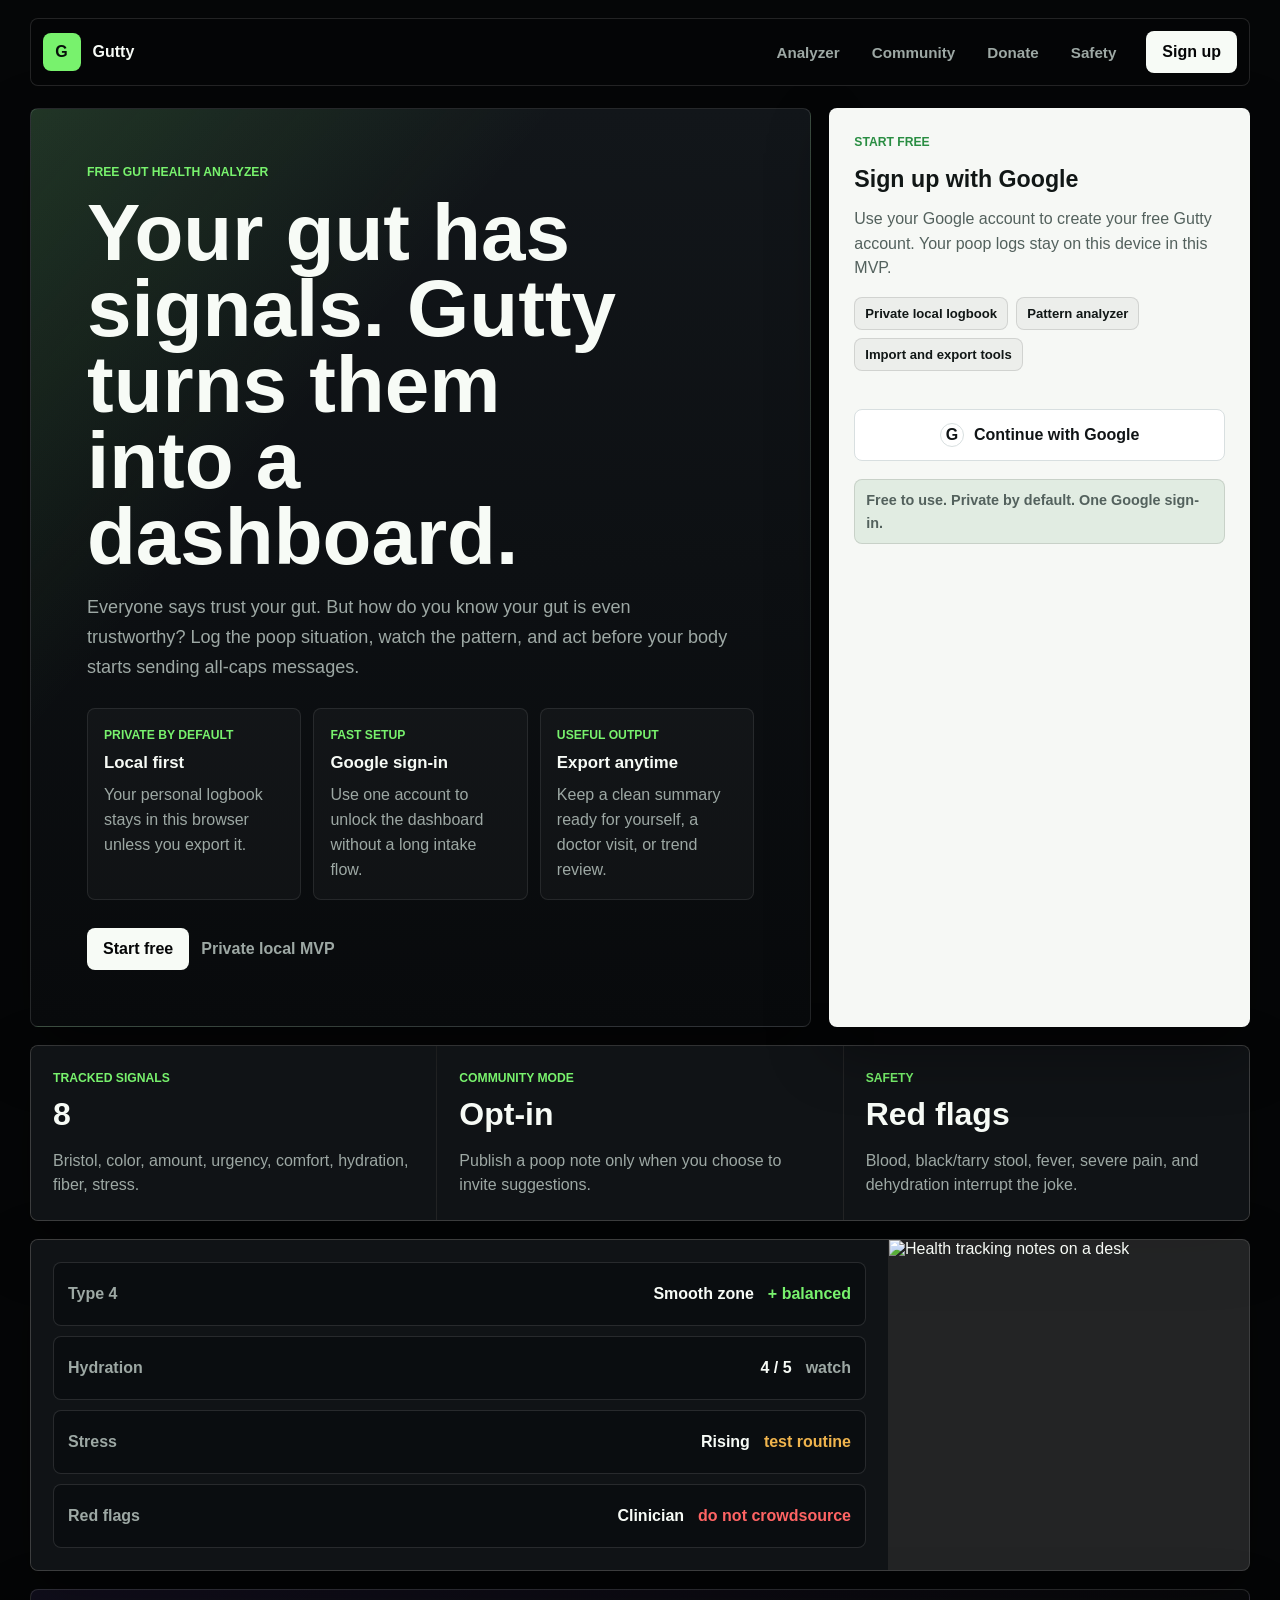
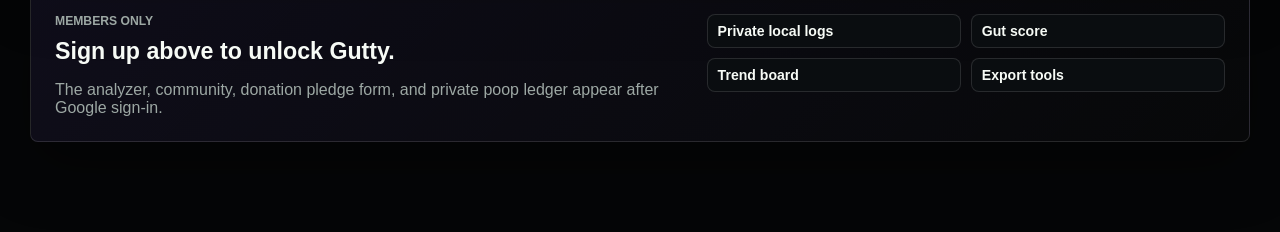
==== static/index.html @ 0a00ccee "Hide Gutty hero before signed-in app boot" ====
<!doctype html>
<html lang="en">
  <head>
    <meta charset="utf-8" />
    <meta name="viewport" content="width=device-width, initial-scale=1" />
    <title>Gutty</title>
    <script>
      try {
        var hasGuttyUser = localStorage.getItem("gutty_signup");
        var hasSupabaseUser = Object.keys(localStorage).some(function (key) {
          return key.indexOf("supabase") !== -1 && key.indexOf("auth-token") !== -1 && localStorage.getItem(key);
        });
        if (hasGuttyUser || hasSupabaseUser) {
          document.documentElement.classList.add("has-gutty-session");
        }
      } catch (error) {}
    </script>
    <link rel="stylesheet" href="/styles.css?v=20260505-dashboard3" />
  </head>
  <body>
    <main class="app-shell">
      <nav class="top-nav" aria-label="Gutty navigation">
        <div class="brand-row">
          <span class="brand-mark">G</span>
          <span class="brand-name">Gutty</span>
        </div>
        <div class="nav-links" data-auth-only hidden>
          <a href="#analyzer">Analyzer</a>
          <a href="#community">Community</a>
          <a href="#donate">Donate</a>
          <a href="#safety">Safety</a>
        </div>
        <a id="navAction" class="nav-action" href="#signup">Sign up</a>
      </nav>

      <section class="hero" data-public-only>
        <div class="hero-copy">
          <p class="eyebrow">Free gut health analyzer</p>
          <h1>Your gut has signals. Gutty turns them into a dashboard.</h1>
          <p class="lede">
            Everyone says trust your gut. But how do you know your gut is even trustworthy? Log the poop
            situation, watch the pattern, and act before your body starts sending all-caps messages.
          </p>
          <div class="hero-trust-grid" aria-label="Gutty basics">
            <article>
              <span class="label">Private by default</span>
              <strong>Local first</strong>
              <p>Your personal logbook stays in this browser unless you export it.</p>
            </article>
            <article>
              <span class="label">Fast setup</span>
              <strong>Google sign-in</strong>
              <p>Use one account to unlock the dashboard without a long intake flow.</p>
            </article>
            <article>
              <span class="label">Useful output</span>
              <strong>Export anytime</strong>
              <p>Keep a clean summary ready for yourself, a doctor visit, or trend review.</p>
            </article>
          </div>
          <div class="hero-actions">
            <a class="hero-button" href="#signup">Start free</a>
            <span id="privacyMode">Private local MVP</span>
          </div>
        </div>
        <aside id="signup" class="signup-panel" aria-label="Sign up for Gutty">
          <p class="kicker" id="signupKicker">Start free</p>
          <h2 id="signupTitle">Sign up with Google</h2>
          <p id="signupCopy">
            Use your Google account to create your free Gutty account. Your poop logs stay on this device in
            this MVP.
          </p>
          <div class="signup-notes" aria-label="What happens after signup">
            <div>Private local logbook</div>
            <div>Pattern analyzer</div>
            <div>Import and export tools</div>
          </div>
          <div id="googleAuthBlock" class="google-auth-block">
            <button id="googleSignupButton" type="button" class="google-button" aria-label="Continue with Google">
              <span class="google-mark">G</span>
              Continue with Google
            </button>
          </div>
          <div id="signedInPanel" class="signed-in-panel" hidden>
            <span class="signed-in-label">Google account connected</span>
            <strong id="signedInName">Signed in</strong>
            <span id="signedInEmail"></span>
            <button id="signOutButton" type="button" class="text-button">Sign out</button>
          </div>
          <form id="signupForm" class="gut-form backup-signup" hidden>
            <label>
              Name
              <input name="name" type="text" autocomplete="name" placeholder="Sandra" />
            </label>
            <label>
              Email
              <input name="email" type="email" autocomplete="email" placeholder="you@example.com" />
            </label>
            <label>
              What are you tracking?
              <select name="reason">
                <option value="google signup">Google signup</option>
                <option value="building a baseline">Building a baseline</option>
                <option value="constipation patterns">Constipation patterns</option>
                <option value="loose stool patterns">Loose stool patterns</option>
                <option value="food trigger clues">Food trigger clues</option>
                <option value="general gut curiosity">General gut curiosity</option>
              </select>
            </label>
            <button type="submit" class="primary">Use Gutty free</button>
          </form>
          <p id="signupStatus" class="status-pill">No payment. No shame. Just your Google account.</p>
        </aside>
      </section>

      <section class="exchange-strip" aria-label="Gutty highlights" data-public-only>
        <article>
          <span class="label">Tracked signals</span>
          <strong>8</strong>
          <p>Bristol, color, amount, urgency, comfort, hydration, fiber, stress.</p>
        </article>
        <article>
          <span class="label">Community mode</span>
          <strong>Opt-in</strong>
          <p>Publish a poop note only when you choose to invite suggestions.</p>
        </article>
        <article>
          <span class="label">Safety</span>
          <strong>Red flags</strong>
          <p>Blood, black/tarry stool, fever, severe pain, and dehydration interrupt the joke.</p>
        </article>
      </section>

      <section class="market-preview" aria-label="Gutty signal board" data-public-only>
        <div class="signal-board">
          <div class="signal-row positive">
            <span>Type 4</span>
            <strong>Smooth zone</strong>
            <em>+ balanced</em>
          </div>
          <div class="signal-row">
            <span>Hydration</span>
            <strong>4 / 5</strong>
            <em>watch</em>
          </div>
          <div class="signal-row warning">
            <span>Stress</span>
            <strong>Rising</strong>
            <em>test routine</em>
          </div>
          <div class="signal-row urgent">
            <span>Red flags</span>
            <strong>Clinician</strong>
            <em>do not crowdsource</em>
          </div>
        </div>
        <img
          src="https://images.unsplash.com/photo-1505751172876-fa1923c5c528?auto=format&fit=crop&w=900&q=80"
          alt="Health tracking notes on a desk"
        />
      </section>

      <section id="appGate" class="locked-message" aria-live="polite" data-public-only>
        <div class="gate-layout">
          <div>
            <p class="kicker">Members only</p>
            <h2>Sign up above to unlock Gutty.</h2>
            <p>The analyzer, community, donation pledge form, and private poop ledger appear after Google sign-in.</p>
          </div>
          <div class="gate-list" aria-label="What unlocks after signup">
            <span>Private local logs</span>
            <span>Gut score</span>
            <span>Trend board</span>
            <span>Export tools</span>
          </div>
        </div>
      </section>

      <div id="appContent" class="app-content is-locked" aria-hidden="true" hidden>
        <section class="dashboard-banner" aria-label="How to use Gutty">
          <div>
            <p class="kicker">Private dashboard</p>
            <h2>Your Gutty workspace is ready.</h2>
            <p>Log a field report, review the score and trends, then export a clean summary when the pattern matters.</p>
          </div>
          <div class="dashboard-steps" aria-label="Gutty flow">
            <a href="#logForm">Log</a>
            <a href="#analyzer">Review</a>
            <a href="#community">Export</a>
          </div>
        </section>
      <section id="analyzer" class="grid top-grid" aria-label="Gutty overview">
        <article class="score-panel">
          <p class="kicker">Gut check</p>
          <div class="score-row">
            <strong id="gutScore">50</strong>
            <span>/100</span>
          </div>
          <h2 id="gutHeadline">Gutty is warming up</h2>
          <p id="gutSummary">Log your first situation to start learning your baseline.</p>
          <div class="next-step-box">
            <span class="label">Next move</span>
            <p id="nextStep">The throne awaits data.</p>
          </div>
        </article>

        <article class="metric-strip" aria-label="Stats">
          <div class="metric-block">
            <span class="label">Total logs</span>
            <strong id="logCount">0</strong>
          </div>
          <div class="metric-block">
            <span class="label">This week</span>
            <strong id="weekCount">0</strong>
          </div>
          <div class="metric-block">
            <span class="label">Streak</span>
            <strong id="streakCount">0</strong>
          </div>
          <div class="metric-block">
            <span class="label">Red flags</span>
            <strong id="redFlagCount">0</strong>
          </div>
          <div class="metric-block">
            <span class="label">Avg Bristol</span>
            <strong id="avgBristol">0</strong>
          </div>
          <div class="metric-block">
            <span class="label">Comfort</span>
            <strong id="avgComfort">0</strong>
          </div>
        </article>
      </section>

      <section class="grid main-grid">
        <article class="tool-panel">
          <div class="section-head">
            <p class="kicker">Field report</p>
            <h2>Log your poop situation</h2>
          </div>
          <form id="logForm" class="gut-form">
            <label>
              When
              <input name="logged_at" type="datetime-local" />
            </label>
            <label>
              Bristol type
              <select name="bristol_type" required>
                <option value="1">1 - Hard separate lumps</option>
                <option value="2">2 - Lumpy sausage</option>
                <option value="3">3 - Cracked sausage</option>
                <option value="4" selected>4 - Smooth soft sausage</option>
                <option value="5">5 - Soft blobs</option>
                <option value="6">6 - Mushy fluffy pieces</option>
                <option value="7">7 - Watery liquid</option>
              </select>
            </label>
            <div class="form-row">
              <label>
                Color
                <select name="color">
                  <option value="brown">Brown</option>
                  <option value="green">Green</option>
                  <option value="yellow">Yellow</option>
                  <option value="black">Black</option>
                  <option value="red">Red</option>
                  <option value="pale">Pale</option>
                </select>
              </label>
              <label>
                Amount
                <select name="amount">
                  <option value="small">Small</option>
                  <option value="medium" selected>Medium</option>
                  <option value="large">Large</option>
                </select>
              </label>
            </div>
            <div class="quick-log" aria-label="Quick log presets">
              <button type="button" data-preset="smooth">Smooth baseline</button>
              <button type="button" data-preset="hard">Hard / slow</button>
              <button type="button" data-preset="loose">Loose / urgent</button>
            </div>
            <div class="slider-grid">
              <label>Urgency <input name="urgency" type="range" min="1" max="5" value="3" /></label>
              <label>Comfort <input name="comfort" type="range" min="1" max="5" value="4" /></label>
              <label>Hydration <input name="hydration" type="range" min="1" max="5" value="3" /></label>
              <label>Fiber <input name="fiber" type="range" min="1" max="5" value="3" /></label>
              <label>Stress <input name="stress" type="range" min="1" max="5" value="3" /></label>
            </div>
            <div class="form-row">
              <label>
                Food and drink clues
                <input name="foods" type="text" placeholder="coffee, spicy food, dairy, travel" />
              </label>
              <label>
                Symptoms
                <input name="symptoms" type="text" placeholder="bloating, cramps, gas, nausea" />
              </label>
            </div>
            <fieldset>
              <legend>Red flags</legend>
              <label><input name="flags" type="checkbox" value="blood" /> Blood</label>
              <label><input name="flags" type="checkbox" value="black_tarry" /> Black or tarry</label>
              <label><input name="flags" type="checkbox" value="severe_pain" /> Severe pain</label>
              <label><input name="flags" type="checkbox" value="fever" /> Fever</label>
              <label><input name="flags" type="checkbox" value="dehydration" /> Dehydration</label>
            </fieldset>
            <label>
              Notes
              <textarea name="notes" rows="4" placeholder="What did you eat, drink, feel, or regret?"></textarea>
            </label>
            <button type="submit" class="primary">Analyze this poop</button>
          </form>
          <p id="status" class="status-pill">Ready when your gut is.</p>
        </article>

        <article class="tool-panel">
          <div class="section-head">
            <p class="kicker">Analyzer</p>
            <h2>What Gutty noticed</h2>
          </div>
          <div id="patternList" class="pattern-list"></div>
          <div id="triggerList" class="trigger-list" aria-label="Possible trigger patterns"></div>
          <div id="trendPanel" class="trend-panel" aria-label="Trend snapshot"></div>
          <div id="heatmapPanel" class="heatmap-panel" aria-label="Recent logging heatmap"></div>
          <div id="actionPlan" class="action-plan" aria-label="Suggested next steps"></div>
          <div class="care-note">
            Gutty can notice patterns. Gutty cannot diagnose you. Blood, tarry black stool, severe pain,
            fever, dehydration, or symptoms that persist deserve a real clinician.
          </div>
        </article>
      </section>

      <section id="community" class="grid lower-grid">
        <article id="safety" class="tool-panel">
          <div class="section-head">
            <p class="kicker">Community</p>
            <h2>Publish a poop note</h2>
          </div>
          <form id="communityForm" class="gut-form">
            <label>
              Display name
              <input name="display_name" type="text" placeholder="anonymous gut scout" />
            </label>
            <label>
              Your situation
              <textarea name="story" rows="4" placeholder="Publicize your own poop, with dignity or without."></textarea>
            </label>
            <label>
              Suggestion you are inviting
              <textarea name="suggestion" rows="3" placeholder="Ask for food ideas, hydration routines, or what to track next."></textarea>
            </label>
            <button type="submit" class="secondary">Publish locally</button>
          </form>
        </article>

        <article class="tool-panel">
          <div class="section-head">
            <p class="kicker">Recent logs</p>
            <h2>Your private poop ledger</h2>
          </div>
          <div id="recentList" class="recent-list"></div>
        </article>
      </section>

      <section class="grid community-grid">
        <article class="tool-panel">
          <div class="section-head">
            <p class="kicker">Gut wall</p>
            <h2>Community suggestions</h2>
          </div>
          <div id="communityList" class="community-list"></div>
        </article>
        <article class="tool-panel launch-card">
          <p class="kicker">Data controls</p>
          <h2>Your private poop ledger is yours.</h2>
          <p>
            Export your local logs before experimenting, copy a short clinician-friendly summary, or clear
            this browser when you want a fresh notebook.
          </p>
          <div id="localVault" class="local-vault" aria-label="Local health vault status">
            <div>
              <span class="label">Browser logs</span>
              <strong id="vaultLogCount">0</strong>
            </div>
            <div>
              <span class="label">Frequency-only</span>
              <strong id="vaultImportedCount">0</strong>
            </div>
            <div>
              <span class="label">Last import</span>
              <strong id="vaultLastImport">Never</strong>
            </div>
          </div>
          <label id="importDropZone" class="import-drop-zone" for="importJsonInput">
            <span>Drop a Gutty JSON file here or choose one from this Mac.</span>
            <strong>Private file stays in this browser.</strong>
          </label>
          <div class="control-grid" aria-label="Local data controls">
            <button id="importJsonButton" type="button" class="secondary">Import JSON</button>
            <button id="exportCsvButton" type="button" class="secondary">Export CSV</button>
            <button id="exportJsonButton" type="button" class="secondary">Export JSON</button>
            <button id="copySummaryButton" type="button" class="secondary">Copy summary</button>
            <button id="doctorReportButton" type="button" class="secondary">Doctor report</button>
            <button id="resetButton" type="button" class="danger">Clear local data</button>
            <input id="importJsonInput" type="file" accept="application/json,.json" hidden />
          </div>
          <p id="dataControlStatus" class="status-pill">Your poop logs are stored in this browser.</p>
        </article>
      </section>

      <section class="privacy-section" aria-label="Privacy promise">
        <article>
          <p class="kicker">Privacy posture</p>
          <h2>Gutty asks for an account, not your medical chart.</h2>
          <p>
            Google sign-in tells Gutty who is using the app. The sensitive poop ledger stays local in this
            browser until account-level privacy, deletion, and export controls are ready for cloud sync.
          </p>
        </article>
        <article>
          <p class="kicker">Safety boundary</p>
          <h2>Patterns are not diagnoses.</h2>
          <p>
            Gutty is a tracker and reflection tool. Red stool, black tarry stool, severe pain, fever,
            dehydration, or symptoms that persist should go to a clinician instead of a comment thread.
          </p>
        </article>
      </section>

      <section id="donate" class="donation-section">
        <article class="donation-copy">
          <p class="kicker">Pay what you want</p>
          <h2>Gutty stays 100% free.</h2>
          <p>
            Donations are optional support for hosting, maintenance, research, and the questionable courage it
            takes to build public-interest poop software.
          </p>
        </article>
        <article class="donation-card">
          <form id="donationForm" class="gut-form">
            <div class="amount-grid" aria-label="Donation amounts">
              <button type="button" data-amount="3">$3</button>
              <button type="button" data-amount="7">$7</button>
              <button type="button" data-amount="15">$15</button>
              <button type="button" data-amount="25">$25</button>
            </div>
            <label>
              Custom amount
              <input name="amount" type="number" min="1" max="10000" step="0.01" value="7.00" required />
            </label>
            <div class="form-row">
              <label>
                Name
                <input name="name" type="text" autocomplete="name" placeholder="Gutty supporter" required />
              </label>
              <label>
                Email
                <input name="email" type="email" autocomplete="email" placeholder="you@example.com" required />
              </label>
            </div>
            <label>
              Note
              <textarea name="message" rows="3" placeholder="Keep Gutty free for everyone."></textarea>
            </label>
            <button type="submit" class="primary">Pledge support</button>
          </form>
          <p id="donationStatus" class="status-pill">
            Demo pledge only. Add Stripe, PayPal, or Ko-fi before collecting real payments.
          </p>
        </article>
      </section>
      </div>
    </main>

    <script src="https://cdn.jsdelivr.net/npm/@supabase/supabase-js@2" defer></script>
    <script src="/app.js?v=20260505-dashboard3" defer></script>
  </body>
</html>
---- styles.css ----
:root {
  --bg: #050607;
  --panel: #101316;
  --panel-strong: #171b20;
  --surface: #f6f8f5;
  --text: #f7fbf6;
  --text-dark: #111716;
  --muted: #9da8a4;
  --muted-dark: #53615d;
  --line: rgba(255, 255, 255, 0.12);
  --line-dark: rgba(17, 23, 22, 0.12);
  --green: #78f26d;
  --green-dark: #298d42;
  --violet: #8c6cff;
  --warning: #f0b44d;
  --danger: #ff6464;
  --shadow: 0 24px 60px rgba(0, 0, 0, 0.36);
}

* {
  box-sizing: border-box;
}

html {
  scroll-behavior: smooth;
}

body {
  margin: 0;
  min-height: 100vh;
  color: var(--text);
  background: var(--bg);
  font-family: Inter, "Avenir Next", "Helvetica Neue", Arial, sans-serif;
}

a {
  color: inherit;
  text-decoration: none;
}

.app-shell {
  width: min(1220px, calc(100% - 32px));
  margin: 0 auto;
  padding: 18px 0 72px;
}

body.is-authenticated .app-shell {
  width: min(1320px, calc(100% - 32px));
}

html.has-gutty-session .hero,
html.has-gutty-session .exchange-strip,
html.has-gutty-session .market-preview,
html.has-gutty-session #appGate,
body.is-authenticated .hero,
body.is-authenticated .exchange-strip,
body.is-authenticated .market-preview,
body.is-authenticated #appGate {
  display: none !important;
}

html.has-gutty-session #appContent[hidden] {
  display: block !important;
}

html.has-gutty-session .app-shell {
  width: min(1320px, calc(100% - 32px));
}

.top-nav {
  position: sticky;
  top: 12px;
  z-index: 10;
  display: grid;
  grid-template-columns: 1fr auto auto;
  align-items: center;
  gap: 20px;
  margin-bottom: 22px;
  padding: 12px;
  border: 1px solid var(--line);
  border-radius: 8px;
  background: rgba(5, 6, 7, 0.9);
  backdrop-filter: blur(18px);
}

.brand-row,
.hero-actions,
.nav-links,
.score-row,
.section-head,
.community-head {
  display: flex;
  align-items: center;
  gap: 12px;
}

.brand-mark {
  display: inline-flex;
  align-items: center;
  justify-content: center;
  width: 38px;
  height: 38px;
  border-radius: 8px;
  background: var(--green);
  color: #08100b;
  font-weight: 900;
}

.brand-name {
  font-weight: 900;
  letter-spacing: 0;
}

.nav-links {
  color: var(--muted);
  font-size: 0.95rem;
  font-weight: 800;
}

.nav-links a,
.nav-action,
.hero-button {
  min-height: 42px;
  display: inline-flex;
  align-items: center;
  justify-content: center;
  border-radius: 8px;
  font-weight: 900;
}

.nav-links a {
  padding: 0 10px;
}

.nav-action,
.hero-button {
  padding: 0 16px;
  background: var(--text);
  color: #050607;
}

.hero {
  display: grid;
  grid-template-columns: minmax(0, 1.3fr) minmax(360px, 0.7fr);
  gap: 18px;
  min-height: 560px;
  margin-bottom: 18px;
}

.hero-copy,
.signup-panel,
.exchange-strip,
.market-preview,
.tool-panel,
.score-panel,
.metric-strip,
.locked-message,
.privacy-section article {
  border: 1px solid var(--line);
  border-radius: 8px;
  box-shadow: var(--shadow);
}

.hero-copy {
  display: grid;
  align-content: center;
  padding: 56px;
  background:
    linear-gradient(130deg, rgba(120, 242, 109, 0.14), transparent 34%),
    linear-gradient(180deg, #12161a, #080a0c);
}

.signup-panel {
  position: sticky;
  top: 86px;
  display: grid;
  align-content: start;
  gap: 14px;
  padding: 24px;
  background: var(--surface);
  color: var(--text-dark);
}

.signup-panel p {
  margin: 0;
  color: var(--muted-dark);
  line-height: 1.55;
}

.eyebrow,
.kicker,
.label {
  margin: 0;
  color: var(--green);
  font-size: 0.76rem;
  font-weight: 900;
  letter-spacing: 0;
  text-transform: uppercase;
}

.signup-panel .kicker,
.signup-panel .label,
.metric-block .label {
  color: var(--green-dark);
}

h1,
h2,
h3,
p {
  overflow-wrap: anywhere;
}

h1 {
  max-width: 12ch;
  margin: 16px 0 18px;
  font-size: 5rem;
  line-height: 0.95;
  letter-spacing: 0;
}

h2 {
  margin: 0;
  font-size: 1.45rem;
  letter-spacing: 0;
}

h3 {
  margin: 0 0 8px;
  font-size: 1rem;
}

.lede {
  max-width: 64ch;
  margin: 0;
  color: var(--muted);
  font-size: 1.13rem;
  line-height: 1.65;
}

.hero-actions {
  margin-top: 28px;
  flex-wrap: wrap;
}

.hero-actions span {
  color: var(--muted);
  font-weight: 800;
}

.grid {
  display: grid;
  gap: 18px;
  margin-bottom: 18px;
}

.exchange-strip {
  display: grid;
  grid-template-columns: repeat(3, minmax(0, 1fr));
  gap: 1px;
  margin-bottom: 18px;
  overflow: hidden;
  background: var(--line);
}

.exchange-strip article {
  min-height: 154px;
  padding: 22px;
  background: var(--panel);
}

.exchange-strip strong {
  display: block;
  margin-top: 10px;
  color: var(--text);
  font-size: 2rem;
}

.exchange-strip p {
  margin-bottom: 0;
  color: var(--muted);
  line-height: 1.55;
}

.market-preview {
  display: grid;
  grid-template-columns: minmax(0, 1fr) 360px;
  gap: 1px;
  margin-bottom: 18px;
  overflow: hidden;
  background: var(--line);
}

.signal-board {
  display: grid;
  gap: 10px;
  padding: 22px;
  background: var(--panel);
}

.signal-row {
  display: grid;
  grid-template-columns: 1fr auto auto;
  align-items: center;
  gap: 14px;
  min-height: 64px;
  padding: 12px 14px;
  border: 1px solid var(--line);
  border-radius: 8px;
  background: #0a0d10;
}

.signal-row span,
.signal-row em {
  color: var(--muted);
  font-style: normal;
  font-weight: 800;
}

.signal-row strong {
  color: var(--text);
}

.signal-row.positive em {
  color: var(--green);
}

.signal-row.warning em {
  color: var(--warning);
}

.signal-row.urgent em {
  color: var(--danger);
}

.market-preview img {
  width: 100%;
  height: 100%;
  min-height: 320px;
  object-fit: cover;
}

.locked-message {
  margin-bottom: 18px;
  padding: 24px;
  background: linear-gradient(135deg, rgba(140, 108, 255, 0.08), rgba(255, 255, 255, 0.01));
}

.locked-message p {
  margin-bottom: 0;
  color: var(--muted);
}

.gate-list {
  display: grid;
  grid-template-columns: repeat(2, minmax(0, 1fr));
  gap: 10px;
  margin-top: 0;
}

.gate-list span {
  padding: 8px 10px;
  border: 1px solid var(--line);
  border-radius: 8px;
  color: var(--text);
  background: #0a0d10;
  font-size: 0.88rem;
  font-weight: 900;
}

.app-content.is-locked {
  display: none;
}

.top-grid {
  grid-template-columns: 1.2fr 0.8fr;
}

.main-grid,
.lower-grid,
.community-grid {
  grid-template-columns: 1fr 1fr;
}

.score-panel,
.metric-strip,
.tool-panel {
  padding: 24px;
  background: linear-gradient(180deg, rgba(255, 255, 255, 0.025), rgba(255, 255, 255, 0.01));
  border: 1px solid var(--line);
  border-radius: 8px;
  box-shadow: var(--shadow);
}

.score-row {
  align-items: baseline;
  margin: 14px 0;
}

.score-row strong {
  color: var(--green);
  font-size: 4rem;
  line-height: 1;
}

.score-row span,
.score-panel p,
.tool-panel p,
.recent-item p,
.community-card p,
.care-note,
.empty {
  color: var(--muted);
  line-height: 1.58;
}

.metric-strip {
  display: grid;
  grid-template-columns: repeat(3, minmax(0, 1fr));
  gap: 12px;
  align-content: start;
}

.metric-block {
  min-height: 112px;
  padding: 16px;
  border: 1px solid var(--line);
  border-radius: 8px;
  background: rgba(10, 13, 16, 0.92);
}

.metric-block strong {
  display: block;
  margin-top: 10px;
  color: var(--text);
  font-size: 2.1rem;
}

.section-head {
  justify-content: space-between;
  margin-bottom: 18px;
  padding-bottom: 14px;
  border-bottom: 1px solid rgba(255, 255, 255, 0.08);
}

.gut-form {
  display: grid;
  gap: 14px;
}


.hero-trust-grid {
  display: grid;
  grid-template-columns: repeat(3, minmax(0, 1fr));
  gap: 12px;
  margin-top: 26px;
}

.hero-trust-grid article {
  min-height: 132px;
  padding: 16px;
  border: 1px solid rgba(255, 255, 255, 0.09);
  border-radius: 8px;
  background: rgba(255, 255, 255, 0.03);
}

.hero-trust-grid strong {
  display: block;
  margin-top: 10px;
  font-size: 1.05rem;
}

.hero-trust-grid p {
  margin: 10px 0 0;
  color: var(--muted);
  line-height: 1.55;
}

.signup-notes {
  display: flex;
  flex-wrap: wrap;
  gap: 8px;
  margin: 2px 0 4px;
}

.signup-notes div {
  padding: 8px 10px;
  border: 1px solid rgba(17, 23, 22, 0.12);
  border-radius: 8px;
  background: rgba(17, 23, 22, 0.04);
  color: var(--text-dark);
  font-size: 0.82rem;
  font-weight: 800;
}

.gate-layout {
  display: grid;
  grid-template-columns: minmax(0, 1.1fr) minmax(300px, 0.9fr);
  gap: 18px;
  align-items: start;
}

.gate-layout h2 {
  margin-top: 10px;
}

.dashboard-banner {
  display: grid;
  grid-template-columns: minmax(0, 1.1fr) minmax(260px, 0.9fr);
  gap: 18px;
  align-items: center;
  margin-bottom: 18px;
  padding: 24px;
  border: 1px solid var(--line);
  border-radius: 8px;
  background: linear-gradient(135deg, rgba(120, 242, 109, 0.08), rgba(255, 255, 255, 0.02));
  box-shadow: var(--shadow);
}

body.is-authenticated .dashboard-banner {
  margin-top: 0;
}

.dashboard-banner h2 {
  margin-top: 10px;
  font-size: 2rem;
}

.dashboard-banner p:last-child {
  margin-bottom: 0;
}

.dashboard-steps {
  display: grid;
  grid-template-columns: repeat(3, minmax(0, 1fr));
  gap: 10px;
}

.dashboard-steps a {
  display: inline-flex;
  align-items: center;
  justify-content: center;
  min-height: 76px;
  padding: 12px;
  border: 1px solid var(--line);
  border-radius: 8px;
  background: #0a0d10;
  color: var(--text);
  font-size: 0.95rem;
  font-weight: 900;
}

.dashboard-steps a:hover {
  border-color: rgba(120, 242, 109, 0.5);
  background: rgba(120, 242, 109, 0.08);
}

.form-row,
.slider-grid {
  display: grid;
  grid-template-columns: 1fr 1fr;
  gap: 12px;
}

label {
  display: grid;
  gap: 8px;
  color: inherit;
  font-size: 0.94rem;
  font-weight: 800;
}

input,
select,
textarea {
  width: 100%;
  border: 1px solid var(--line-dark);
  border-radius: 8px;
  background: #ffffff;
  color: var(--text-dark);
  font: inherit;
  font-weight: 650;
  padding: 12px 13px;
  transition: border-color 150ms ease, box-shadow 150ms ease, background 150ms ease;
}

.tool-panel input,
.tool-panel select,
.tool-panel textarea {
  border-color: rgba(255, 255, 255, 0.1);
  background: rgba(10, 13, 16, 0.88);
  color: var(--text);
}

textarea {
  resize: vertical;
}

input:focus,
select:focus,
textarea:focus {
  outline: 3px solid rgba(120, 242, 109, 0.2);
  border-color: var(--green);
}

input[type="range"] {
  padding: 0;
  accent-color: var(--green);
}

fieldset {
  display: grid;
  grid-template-columns: repeat(2, minmax(0, 1fr));
  gap: 10px;
  margin: 0;
  padding: 14px;
  border: 1px solid var(--line);
  border-radius: 8px;
}

legend {
  padding: 0 8px;
  color: var(--green);
  font-weight: 900;
}

fieldset label {
  display: flex;
  align-items: center;
  gap: 8px;
  font-weight: 750;
}

fieldset input {
  width: auto;
}

button {
  min-height: 44px;
  border: 0;
  border-radius: 8px;
  padding: 13px 18px;
  color: #071009;
  background: var(--green);
  cursor: pointer;
  font: inherit;
  font-weight: 900;
  transition: transform 150ms ease, box-shadow 150ms ease, opacity 150ms ease;
}

button:hover,
.nav-action:hover,
.hero-button:hover {
  transform: translateY(-1px);
  box-shadow: 0 12px 24px rgba(120, 242, 109, 0.18);
}

.primary {
  background: var(--green);
}

.secondary {
  background: var(--text);
  color: #050607;
}

.google-auth-block {
  margin: 20px 0 4px;
}

.google-button {
  width: 100%;
  display: inline-flex;
  align-items: center;
  justify-content: center;
  gap: 10px;
  border: 1px solid #d8dfe0;
  background: #ffffff;
  color: #101416;
}

.google-mark {
  display: inline-grid;
  width: 24px;
  height: 24px;
  place-items: center;
  border: 1px solid #d8dfe0;
  border-radius: 50%;
  font-weight: 900;
}

.google-button:disabled {
  cursor: wait;
  opacity: 0.7;
}

.backup-signup[hidden] {
  display: none;
}

.signed-in-panel {
  display: grid;
  gap: 7px;
  margin: 20px 0 4px;
  padding: 16px;
  border: 1px solid rgba(41, 141, 66, 0.28);
  border-radius: 8px;
  background: linear-gradient(180deg, rgba(41, 141, 66, 0.12), rgba(41, 141, 66, 0.05));
  color: #101416;
}

.signed-in-panel[hidden] {
  display: none;
}

.signed-in-label {
  color: #297d42;
  font-size: 0.72rem;
  font-weight: 900;
  text-transform: uppercase;
}

.signed-in-panel strong,
.signed-in-panel span {
  overflow-wrap: anywhere;
}

.text-button {
  justify-self: start;
  min-height: 0;
  padding: 0;
  border: 0;
  background: transparent;
  color: #297d42;
  font-size: 0.92rem;
  font-weight: 900;
}

.text-button:hover {
  box-shadow: none;
  text-decoration: underline;
  transform: none;
}

.danger {
  margin-top: 14px;
  background: var(--danger);
  color: #180707;
}

.status-pill,
.flag-chip {
  display: inline-flex;
  width: fit-content;
  align-items: center;
  margin-top: 14px;
  padding: 9px 11px;
  border: 1px solid var(--line);
  border-radius: 8px;
  background: rgba(120, 242, 109, 0.08);
  color: var(--muted);
  font-size: 0.9rem;
  font-weight: 800;
}

.signup-panel .status-pill {
  border-color: var(--line-dark);
  background: rgba(41, 141, 66, 0.1);
  color: var(--muted-dark);
}

.next-step-box,
.care-note {
  margin-top: 18px;
  padding: 16px;
  border: 1px solid var(--line);
  border-radius: 8px;
  background: #0a0d10;
}

.next-step-box p {
  margin: 6px 0 0;
}

.action-plan {
  margin-top: 18px;
  padding: 16px;
  border: 1px solid rgba(120, 242, 109, 0.26);
  border-radius: 8px;
  background: rgba(120, 242, 109, 0.06);
}

.action-plan h3 {
  margin-bottom: 10px;
}

.action-plan ol {
  margin: 0;
  padding-left: 22px;
  color: var(--muted);
  line-height: 1.6;
}

.action-plan li + li {
  margin-top: 7px;
}

.pattern-list,
.recent-list,
.community-list {
  display: grid;
  gap: 12px;
}

.pattern-card,
.recent-item,
.community-card {
  padding: 16px;
  border: 1px solid var(--line);
  border-radius: 8px;
  background: #0a0d10;
}

.pattern-card.good {
  border-left: 6px solid var(--green);
}

.pattern-card.info {
  border-left: 6px solid var(--violet);
}

.pattern-card.warning {
  border-left: 6px solid var(--warning);
}

.pattern-card.urgent {
  border-left: 6px solid var(--danger);
}

.recent-item {
  display: grid;
  grid-template-columns: minmax(0, 1fr) auto;
  gap: 16px;
}

.recent-item span,
.community-head span {
  color: var(--muted);
  font-size: 0.86rem;
  font-weight: 800;
}

.community-head {
  justify-content: space-between;
  margin-bottom: 8px;
}

.launch-card p {
  font-size: 1.03rem;
}

.local-vault {
  display: grid;
  grid-template-columns: repeat(3, minmax(0, 1fr));
  gap: 10px;
  margin: 18px 0 12px;
}

.local-vault div {
  padding: 12px;
  border: 1px solid var(--line);
  border-radius: 8px;
  background: #0a0d10;
}

.local-vault span {
  color: var(--muted);
  font-size: 0.74rem;
  text-transform: uppercase;
}

.local-vault strong {
  display: block;
  margin-top: 6px;
  color: var(--text);
  font-size: 1.2rem;
  overflow-wrap: anywhere;
}

.import-drop-zone {
  display: grid;
  gap: 5px;
  margin: 14px 0;
  padding: 16px;
  border: 1px dashed rgba(157, 241, 132, 0.5);
  border-radius: 8px;
  color: var(--muted);
  background: rgba(157, 241, 132, 0.05);
  cursor: pointer;
}

.import-drop-zone strong {
  color: var(--green);
}

.import-drop-zone.is-dragging {
  background: rgba(157, 241, 132, 0.13);
  border-color: var(--green);
}

.control-grid {
  display: grid;
  grid-template-columns: repeat(2, minmax(0, 1fr));
  gap: 10px;
  margin-top: 18px;
}

.control-grid .danger {
  margin-top: 0;
}

.privacy-section {
  display: grid;
  grid-template-columns: 1fr 1fr;
  gap: 18px;
  margin-bottom: 18px;
}

.privacy-section article {
  padding: 24px;
  background: var(--panel);
}

.privacy-section h2 {
  margin-top: 10px;
}

.privacy-section p {
  color: var(--muted);
  line-height: 1.58;
}


.trigger-list,
.trend-panel,
.heatmap-panel {
  margin-top: 18px;
}

.insight-box {
  display: grid;
  gap: 12px;
  padding: 16px;
  border: 1px solid var(--line);
  border-radius: 8px;
  background: #0a0d10;
}

.insight-box p {
  margin: 0;
}

.trigger-row {
  display: grid;
  grid-template-columns: minmax(0, 1fr) auto auto;
  gap: 10px;
  align-items: center;
  padding: 10px;
  border-radius: 8px;
  background: rgba(255, 255, 255, 0.035);
}

.trigger-row strong {
  color: var(--green);
}

.trigger-row em {
  color: var(--muted);
  font-size: 0.82rem;
  font-style: normal;
  font-weight: 800;
}

.bristol-bars {
  display: grid;
  gap: 8px;
}

.bristol-bar {
  display: grid;
  grid-template-columns: 64px minmax(0, 1fr) 28px;
  gap: 10px;
  align-items: center;
  color: var(--muted);
  font-size: 0.86rem;
  font-weight: 800;
}

.bristol-bar i {
  height: 10px;
  border-radius: 8px;
  background: linear-gradient(90deg, var(--green) calc(var(--bar) * 100%), rgba(255, 255, 255, 0.08) 0);
}

.heatmap-grid {
  display: grid;
  grid-template-columns: repeat(15, minmax(0, 1fr));
  gap: 6px;
}

.heat-cell {
  aspect-ratio: 1;
  border: 1px solid var(--line);
  border-radius: 5px;
  background: rgba(255, 255, 255, 0.04);
}

.heat-cell.level-1 {
  background: rgba(120, 242, 109, 0.22);
}

.heat-cell.level-2 {
  background: rgba(120, 242, 109, 0.48);
}

.heat-cell.level-3 {
  background: rgba(120, 242, 109, 0.78);
}

.heat-cell.has-rough {
  border-color: var(--warning);
}

.heat-cell.has-alert {
  border-color: var(--danger);
  box-shadow: inset 0 0 0 2px rgba(255, 100, 100, 0.45);
}

.donation-section {
  display: grid;
  grid-template-columns: 0.9fr 1.1fr;
  gap: 18px;
  margin-bottom: 18px;
}

.donation-copy,
.donation-card {
  padding: 24px;
  border: 1px solid var(--line);
  border-radius: 8px;
  background: var(--panel);
  box-shadow: var(--shadow);
}

.donation-copy {
  display: grid;
  align-content: center;
  background:
    linear-gradient(135deg, rgba(140, 108, 255, 0.18), transparent 42%),
    var(--panel);
}

.donation-copy h2 {
  margin-top: 12px;
  font-size: 3rem;
  line-height: 1;
}

.donation-copy p {
  color: var(--muted);
  line-height: 1.58;
}

.amount-grid,
.quick-log {
  display: grid;
  grid-template-columns: repeat(4, minmax(0, 1fr));
  gap: 10px;
}

.quick-log {
  grid-template-columns: repeat(3, minmax(0, 1fr));
}

.amount-grid button,
.quick-log button {
  color: var(--text);
  background: #0a0d10;
  border: 1px solid var(--line);
}

.amount-grid button.is-selected,
.quick-log button.is-selected {
  color: #071009;
  background: var(--green);
}

@media (max-width: 980px) {
  .top-nav,
  .hero,
  .hero-trust-grid,
  .exchange-strip,
  .market-preview,
  .gate-layout,
  .dashboard-banner,
  .donation-section,
  .privacy-section,
  .top-grid,
  .main-grid,
  .lower-grid,
  .community-grid,
  .form-row,
  .slider-grid,
  .metric-strip,
  fieldset {
    grid-template-columns: 1fr;
  }

  .nav-links {
    display: none;
  }

  .app-shell {
    width: min(100% - 20px, 1220px);
    padding-top: 10px;
  }

  .hero {
    min-height: auto;
  }

  .hero-copy {
    padding: 28px;
  }

  h1 {
    font-size: 3.2rem;
  }

  .signup-panel,
  .score-panel,
  .metric-strip,
  .tool-panel,
  .donation-copy,
  .donation-card,
  .privacy-section article {
    padding: 18px;
  }

  .market-preview img {
    min-height: 220px;
  }

  .signup-panel {
    position: static;
  }

  .dashboard-banner h2 {
    font-size: 1.6rem;
  }

  .section-head,
  .recent-item,
  .community-head {
    align-items: flex-start;
    flex-direction: column;
  }
}

@media (max-width: 560px) {
  .local-vault {
    grid-template-columns: 1fr;
  }

  h1 {
    font-size: 2.55rem;
  }

  .top-nav {
    grid-template-columns: 1fr auto;
  }

  .score-row strong {
    font-size: 3.2rem;
  }

  .signal-row {
    grid-template-columns: 1fr;
  }

  .amount-grid,
  .quick-log,
  .control-grid,
  .dashboard-steps,
  .gate-list {
    grid-template-columns: repeat(2, minmax(0, 1fr));
  }

  .metric-strip {
    grid-template-columns: 1fr;
  }

  .trigger-row,
  .bristol-bar {
    grid-template-columns: 1fr;
  }

  .heatmap-grid {
    grid-template-columns: repeat(10, minmax(0, 1fr));
  }
}
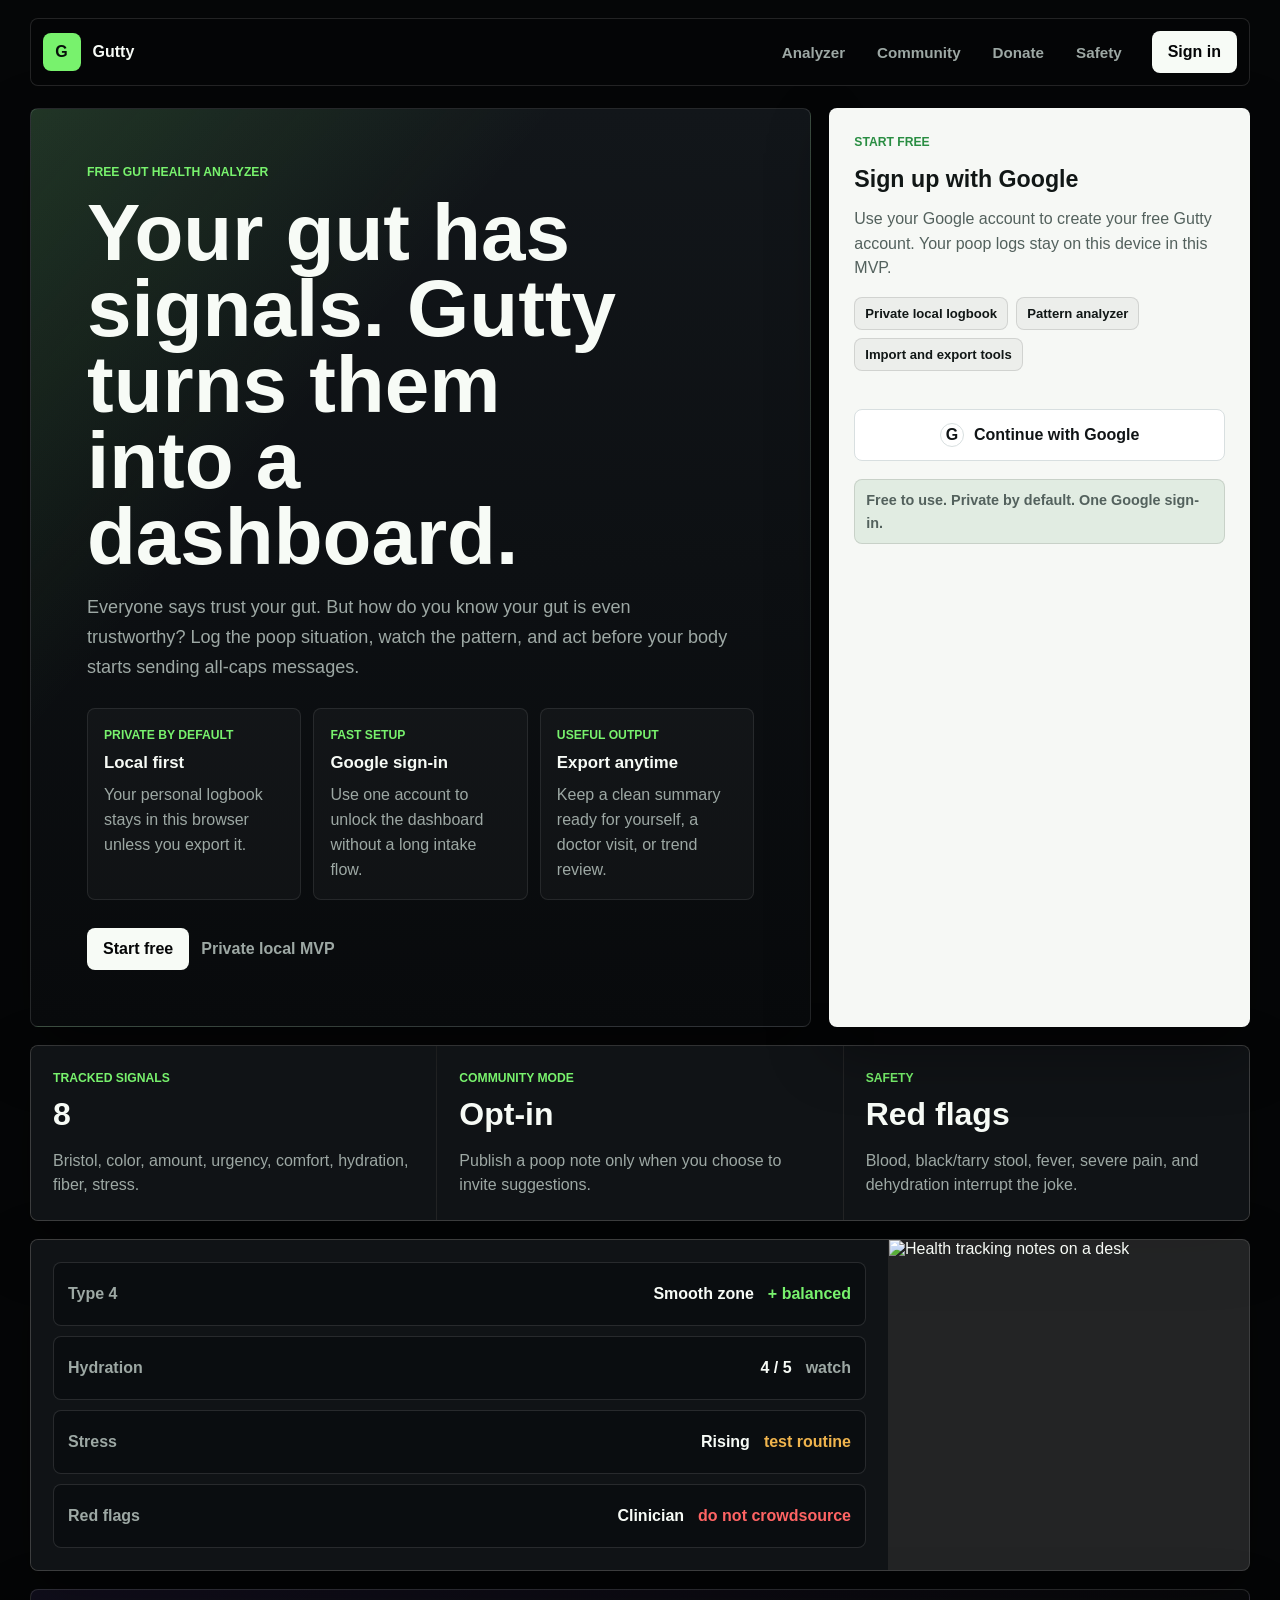
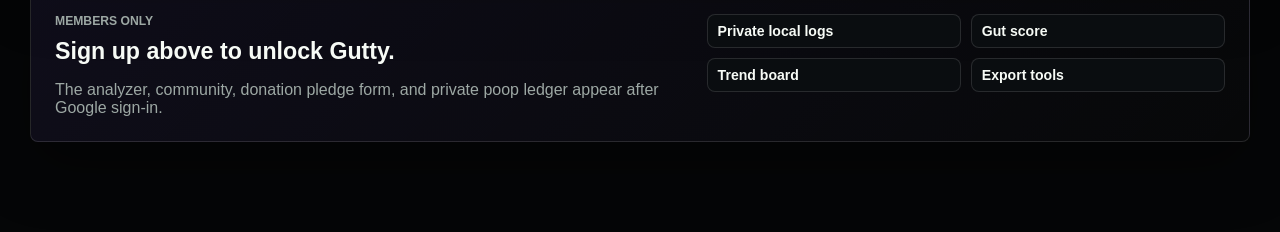
==== commit 1925b372: "Add dedicated Gutty login page" ====
--- a/static/index.html
+++ b/static/index.html
@@ -6,16 +6,17 @@
     <title>Gutty</title>
     <script>
       try {
+        var isLoginPage = location.pathname.replace(/\/$/, "") === "/login";
         var hasGuttyUser = localStorage.getItem("gutty_signup");
         var hasSupabaseUser = Object.keys(localStorage).some(function (key) {
           return key.indexOf("supabase") !== -1 && key.indexOf("auth-token") !== -1 && localStorage.getItem(key);
         });
-        if (hasGuttyUser || hasSupabaseUser) {
+        if (!isLoginPage && (hasGuttyUser || hasSupabaseUser)) {
           document.documentElement.classList.add("has-gutty-session");
         }
       } catch (error) {}
     </script>
-    <link rel="stylesheet" href="/styles.css?v=20260505-dashboard3" />
+    <link rel="stylesheet" href="/styles.css?v=20260505-login" />
   </head>
   <body>
     <main class="app-shell">
@@ -30,7 +31,7 @@
           <a href="#donate">Donate</a>
           <a href="#safety">Safety</a>
         </div>
-        <a id="navAction" class="nav-action" href="#signup">Sign up</a>
+        <a id="navAction" class="nav-action" href="/login">Sign in</a>
       </nav>
 
       <section class="hero" data-public-only>
@@ -59,7 +60,7 @@
             </article>
           </div>
           <div class="hero-actions">
-            <a class="hero-button" href="#signup">Start free</a>
+            <a class="hero-button" href="/login">Start free</a>
             <span id="privacyMode">Private local MVP</span>
           </div>
         </div>
@@ -475,6 +476,6 @@
     </main>
 
     <script src="https://cdn.jsdelivr.net/npm/@supabase/supabase-js@2" defer></script>
-    <script src="/app.js?v=20260505-dashboard3" defer></script>
+    <script src="/app.js?v=20260505-login" defer></script>
   </body>
 </html>
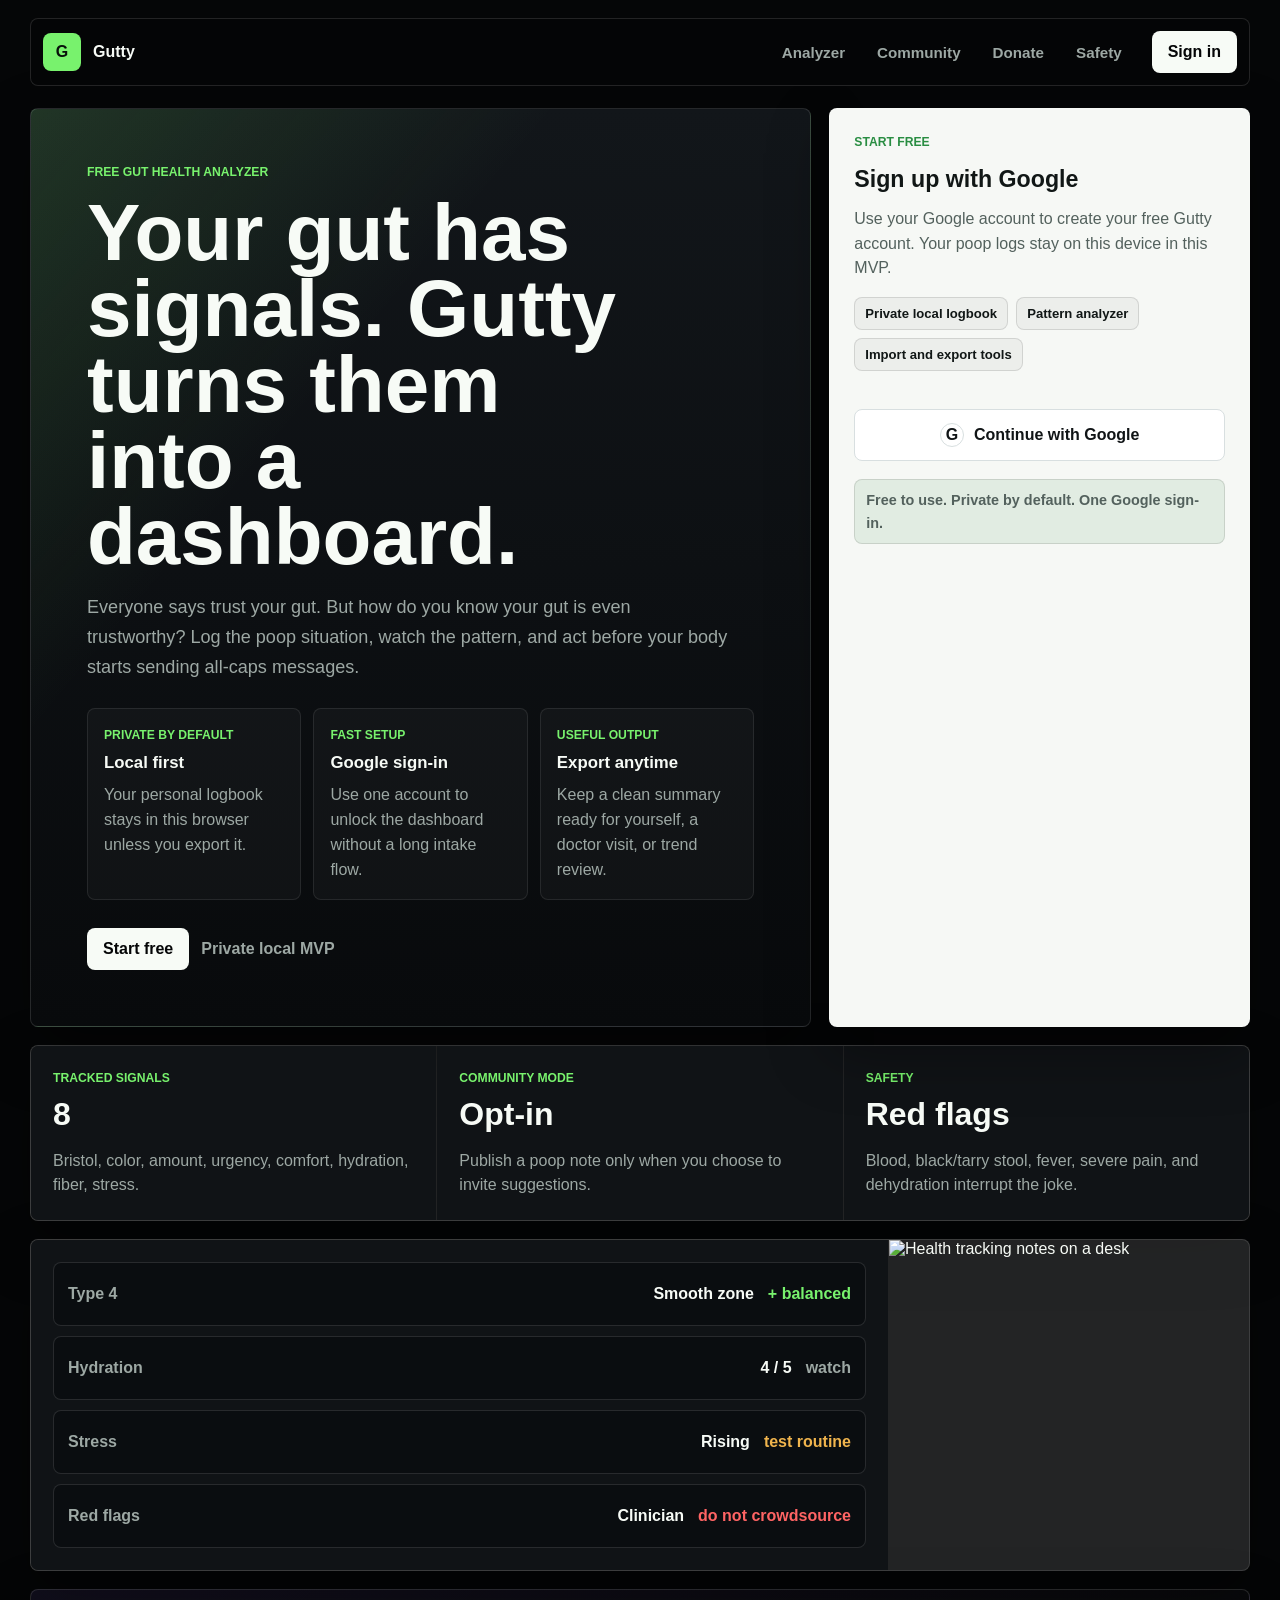
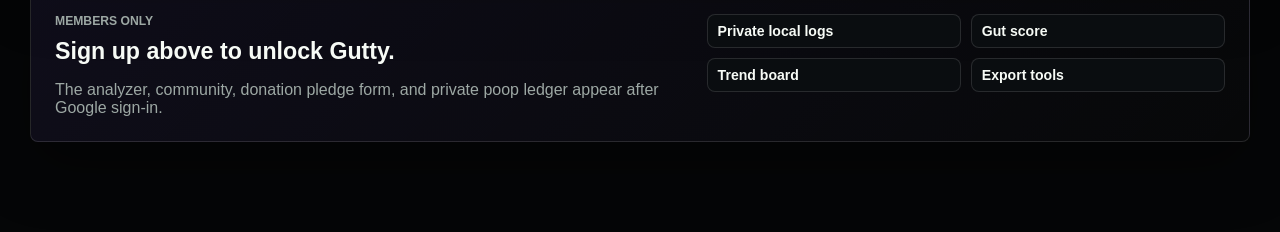
==== commit 9e054b61: "Add Markdown poop note upload" ====
--- a/static/index.html
+++ b/static/index.html
@@ -16,7 +16,7 @@
         }
       } catch (error) {}
     </script>
-    <link rel="stylesheet" href="/styles.css?v=20260505-login" />
+    <link rel="stylesheet" href="/styles.css?v=20260505-md-upload" />
   </head>
   <body>
     <main class="app-shell">
@@ -31,7 +31,7 @@
           <a href="#donate">Donate</a>
           <a href="#safety">Safety</a>
         </div>
-        <a id="navAction" class="nav-action" href="/login">Sign in</a>
+        <a id="navAction" class="nav-action" href="#signup">Sign in</a>
       </nav>
 
       <section class="hero" data-public-only>
@@ -60,7 +60,7 @@
             </article>
           </div>
           <div class="hero-actions">
-            <a class="hero-button" href="/login">Start free</a>
+            <a class="hero-button" href="#signup">Start free</a>
             <span id="privacyMode">Private local MVP</span>
           </div>
         </div>
@@ -189,6 +189,12 @@
             <a href="#analyzer">Review</a>
             <a href="#community">Export</a>
           </div>
+          <aside id="accountPanel" class="dashboard-account" aria-label="Gutty account">
+            <span class="signed-in-label">Google account</span>
+            <strong id="dashboardAccountName">Signed in</strong>
+            <span id="dashboardAccountEmail"></span>
+            <button id="dashboardSignOutButton" type="button" class="text-button">Sign out</button>
+          </aside>
         </section>
       <section id="analyzer" class="grid top-grid" aria-label="Gutty overview">
         <article class="score-panel">
@@ -395,17 +401,18 @@
             </div>
           </div>
           <label id="importDropZone" class="import-drop-zone" for="importJsonInput">
-            <span>Drop a Gutty JSON file here or choose one from this Mac.</span>
+            <span>Drop a Gutty JSON or Markdown file here, or choose one from this Mac.</span>
             <strong>Private file stays in this browser.</strong>
           </label>
           <div class="control-grid" aria-label="Local data controls">
-            <button id="importJsonButton" type="button" class="secondary">Import JSON</button>
+            <button id="importJsonButton" type="button" class="secondary">Import file</button>
             <button id="exportCsvButton" type="button" class="secondary">Export CSV</button>
             <button id="exportJsonButton" type="button" class="secondary">Export JSON</button>
             <button id="copySummaryButton" type="button" class="secondary">Copy summary</button>
             <button id="doctorReportButton" type="button" class="secondary">Doctor report</button>
+            <button id="eraseLogsButton" type="button" class="danger">Erase poop logs</button>
             <button id="resetButton" type="button" class="danger">Clear local data</button>
-            <input id="importJsonInput" type="file" accept="application/json,.json" hidden />
+            <input id="importJsonInput" type="file" accept="application/json,.json,text/markdown,.md,.markdown" hidden />
           </div>
           <p id="dataControlStatus" class="status-pill">Your poop logs are stored in this browser.</p>
         </article>
@@ -476,6 +483,6 @@
     </main>
 
     <script src="https://cdn.jsdelivr.net/npm/@supabase/supabase-js@2" defer></script>
-    <script src="/app.js?v=20260505-login" defer></script>
+    <script src="/app.js?v=20260505-md-upload" defer></script>
   </body>
 </html>
--- a/styles.css
+++ b/styles.css
@@ -506,7 +506,7 @@
 
 .dashboard-banner {
   display: grid;
-  grid-template-columns: minmax(0, 1.1fr) minmax(260px, 0.9fr);
+  grid-template-columns: minmax(0, 1fr) minmax(240px, 0.5fr) minmax(260px, 0.55fr);
   gap: 18px;
   align-items: center;
   margin-bottom: 18px;
@@ -553,6 +553,30 @@
 .dashboard-steps a:hover {
   border-color: rgba(120, 242, 109, 0.5);
   background: rgba(120, 242, 109, 0.08);
+}
+
+.dashboard-account {
+  display: grid;
+  gap: 7px;
+  min-height: 128px;
+  padding: 16px;
+  border: 1px solid rgba(120, 242, 109, 0.24);
+  border-radius: 8px;
+  background: rgba(120, 242, 109, 0.06);
+}
+
+.dashboard-account strong,
+.dashboard-account span {
+  overflow-wrap: anywhere;
+}
+
+.dashboard-account strong {
+  color: var(--text);
+  font-size: 1.1rem;
+}
+
+.dashboard-account .text-button {
+  color: var(--green);
 }
 
 .form-row,
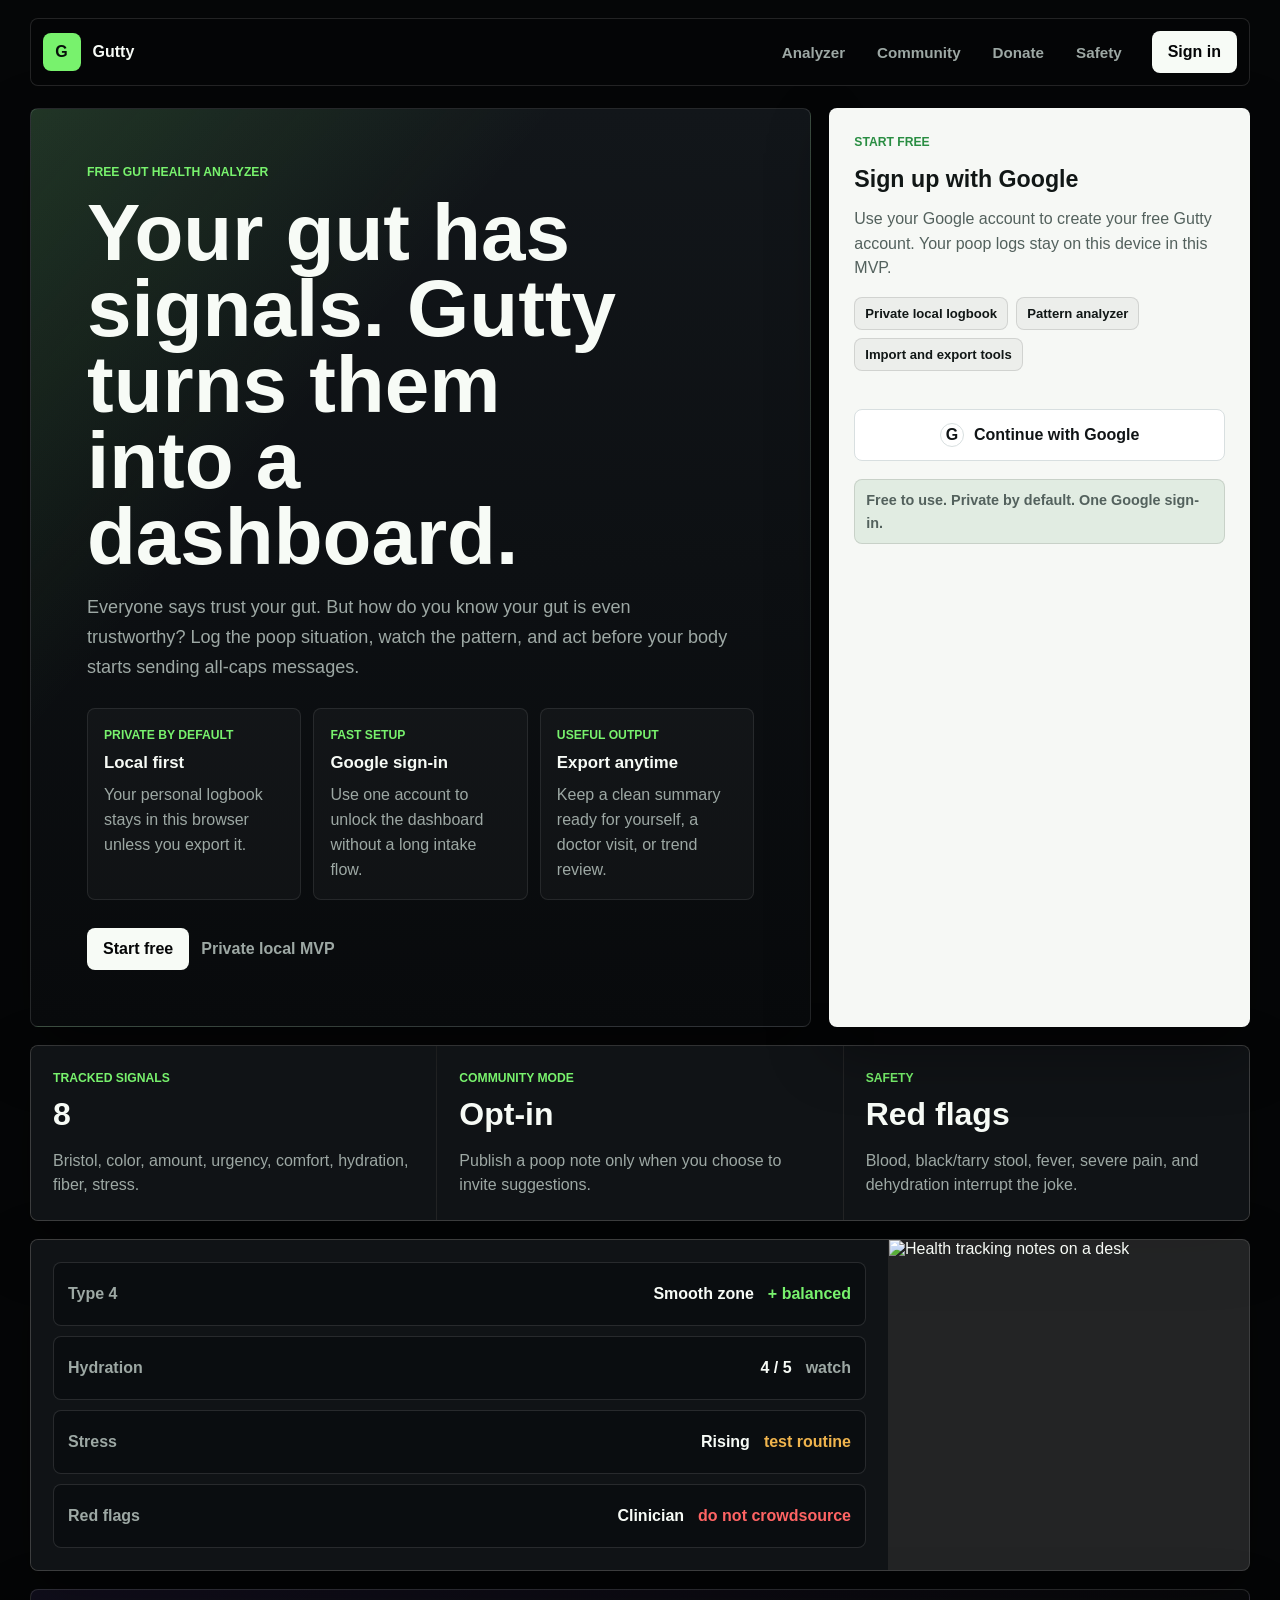
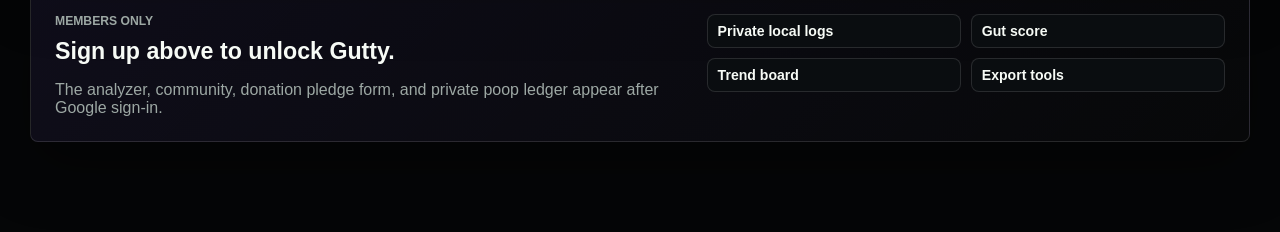
==== commit 8c67f2fa: "Add confidence-aware Gutty scoring" ====
--- a/static/index.html
+++ b/static/index.html
@@ -16,7 +16,7 @@
         }
       } catch (error) {}
     </script>
-    <link rel="stylesheet" href="/styles.css?v=20260505-md-upload" />
+    <link rel="stylesheet" href="/styles.css?v=20260505-accuracy" />
   </head>
   <body>
     <main class="app-shell">
@@ -327,6 +327,7 @@
             <p class="kicker">Analyzer</p>
             <h2>What Gutty noticed</h2>
           </div>
+          <div id="accuracyPanel" class="accuracy-panel" aria-label="Analysis confidence"></div>
           <div id="patternList" class="pattern-list"></div>
           <div id="triggerList" class="trigger-list" aria-label="Possible trigger patterns"></div>
           <div id="trendPanel" class="trend-panel" aria-label="Trend snapshot"></div>
@@ -483,6 +484,6 @@
     </main>
 
     <script src="https://cdn.jsdelivr.net/npm/@supabase/supabase-js@2" defer></script>
-    <script src="/app.js?v=20260505-md-upload" defer></script>
+    <script src="/app.js?v=20260505-accuracy" defer></script>
   </body>
 </html>
--- a/styles.css
+++ b/styles.css
@@ -965,10 +965,57 @@
 }
 
 
+.accuracy-panel,
 .trigger-list,
 .trend-panel,
 .heatmap-panel {
   margin-top: 18px;
+}
+
+.accuracy-panel {
+  display: grid;
+  gap: 12px;
+  padding: 16px;
+  border: 1px solid rgba(157, 241, 132, 0.35);
+  border-radius: 8px;
+  background: linear-gradient(180deg, rgba(157, 241, 132, 0.1), rgba(10, 13, 16, 0.96));
+}
+
+.accuracy-head {
+  display: flex;
+  justify-content: space-between;
+  gap: 12px;
+}
+
+.accuracy-head strong {
+  color: var(--green);
+  text-align: right;
+}
+
+.accuracy-grid {
+  display: grid;
+  grid-template-columns: repeat(2, minmax(0, 1fr));
+  gap: 8px;
+}
+
+.accuracy-grid span {
+  padding: 10px;
+  border: 1px solid var(--line);
+  border-radius: 8px;
+  color: var(--muted);
+  background: rgba(255, 255, 255, 0.02);
+}
+
+.accuracy-grid b {
+  display: block;
+  color: var(--text);
+  font-size: 1.2rem;
+}
+
+.accuracy-panel p {
+  margin: 0;
+  color: var(--muted);
+  line-height: 1.5;
 }
 
 .insight-box {
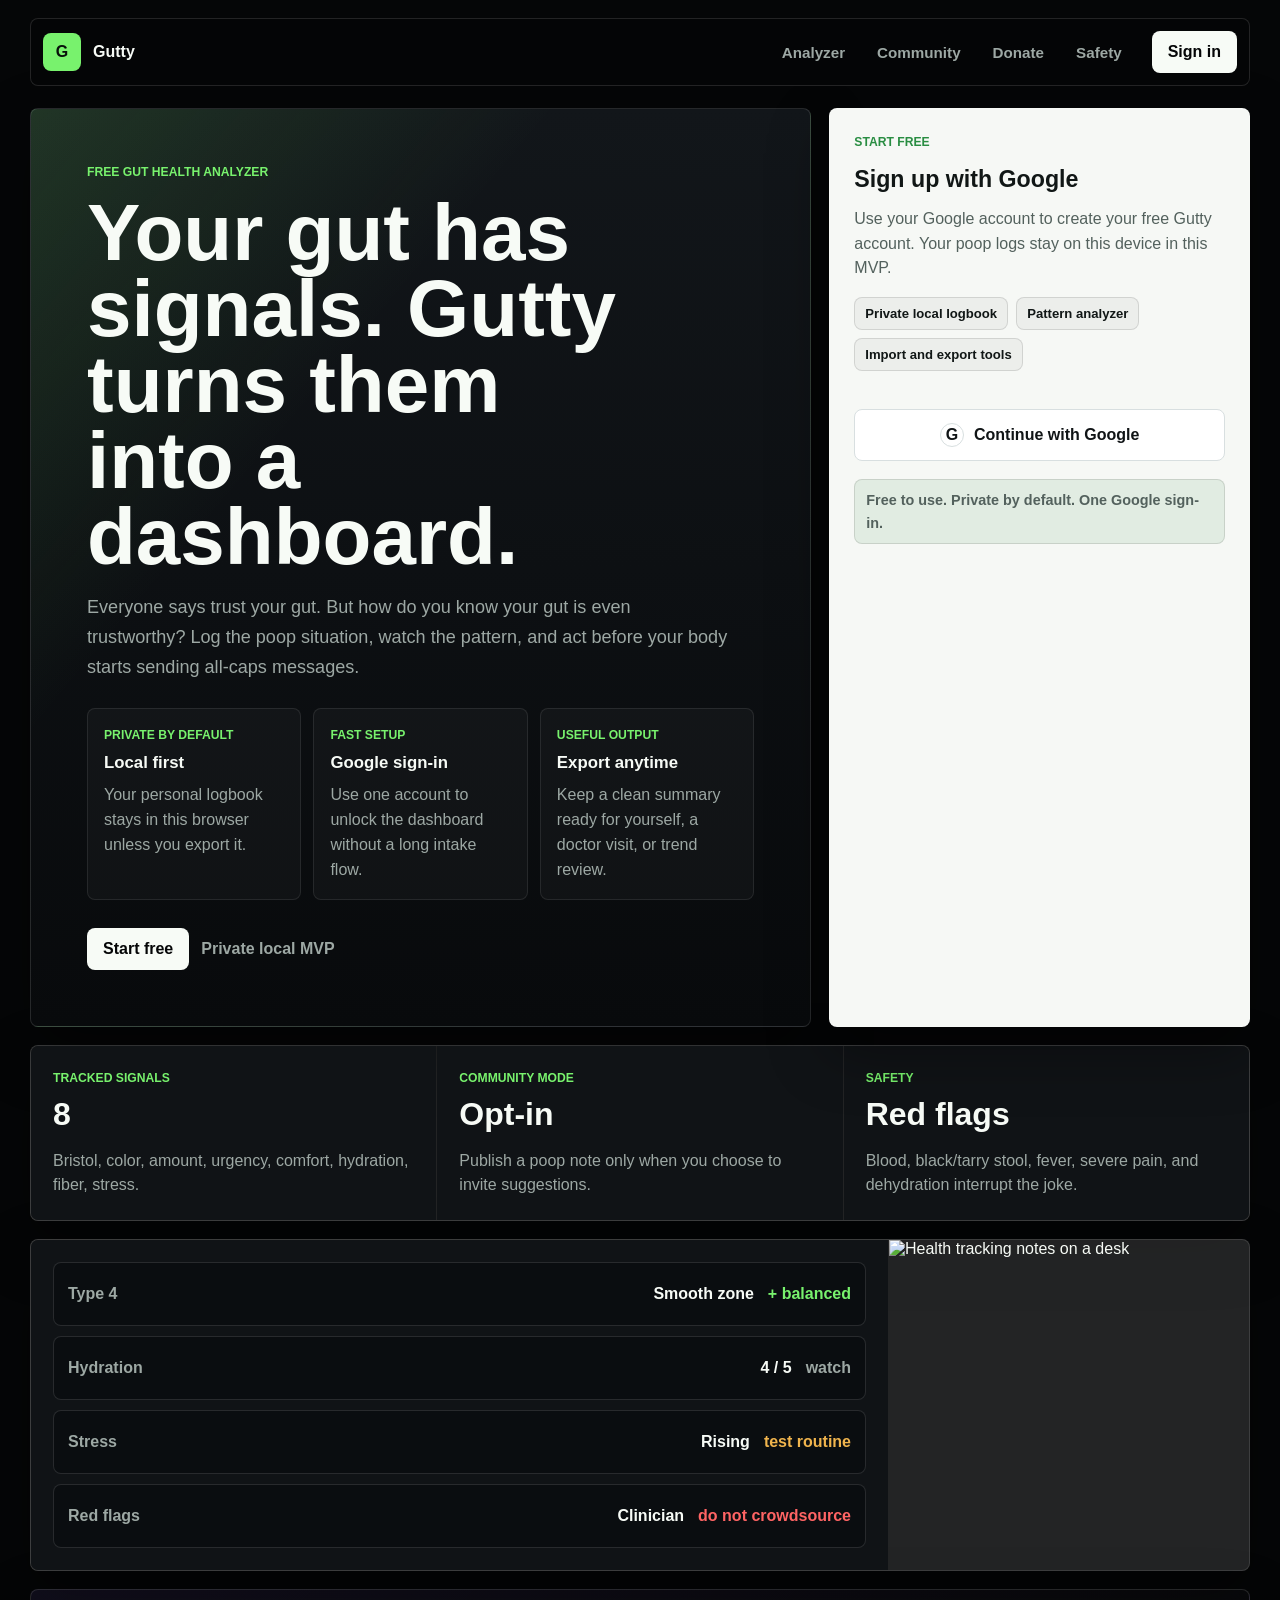
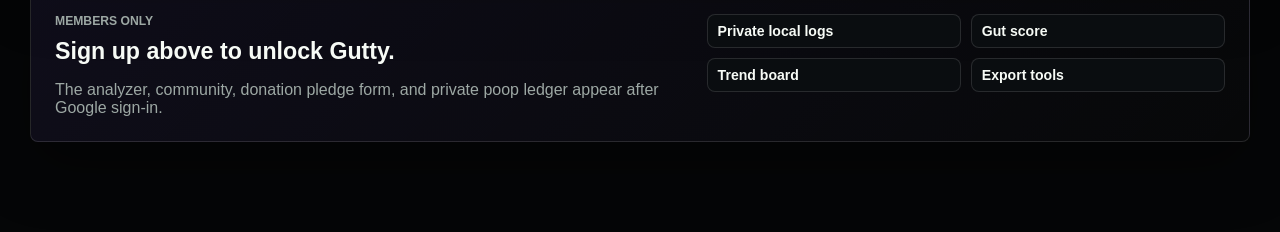
==== commit b6e19ee5: "Add upload quality audit" ====
--- a/static/index.html
+++ b/static/index.html
@@ -16,7 +16,7 @@
         }
       } catch (error) {}
     </script>
-    <link rel="stylesheet" href="/styles.css?v=20260505-accuracy" />
+    <link rel="stylesheet" href="/styles.css?v=20260507-import-audit" />
   </head>
   <body>
     <main class="app-shell">
@@ -405,6 +405,7 @@
             <span>Drop a Gutty JSON or Markdown file here, or choose one from this Mac.</span>
             <strong>Private file stays in this browser.</strong>
           </label>
+          <div id="importAudit" class="import-audit" hidden></div>
           <div class="control-grid" aria-label="Local data controls">
             <button id="importJsonButton" type="button" class="secondary">Import file</button>
             <button id="exportCsvButton" type="button" class="secondary">Export CSV</button>
@@ -484,6 +485,6 @@
     </main>
 
     <script src="https://cdn.jsdelivr.net/npm/@supabase/supabase-js@2" defer></script>
-    <script src="/app.js?v=20260505-accuracy" defer></script>
+    <script src="/app.js?v=20260507-import-audit" defer></script>
   </body>
 </html>
--- a/styles.css
+++ b/styles.css
@@ -930,6 +930,53 @@
 .import-drop-zone.is-dragging {
   background: rgba(157, 241, 132, 0.13);
   border-color: var(--green);
+}
+
+.import-audit {
+  display: grid;
+  grid-template-columns: minmax(0, 1.35fr) minmax(220px, 0.65fr);
+  gap: 12px;
+  margin: 12px 0 2px;
+  padding: 14px;
+  border: 1px solid rgba(157, 241, 132, 0.34);
+  border-radius: 8px;
+  background: rgba(157, 241, 132, 0.06);
+}
+
+.import-audit[hidden] {
+  display: none;
+}
+
+.import-audit strong {
+  display: block;
+  margin-top: 4px;
+  color: var(--text);
+}
+
+.import-audit p {
+  margin: 8px 0 0;
+  color: var(--muted);
+  line-height: 1.45;
+}
+
+.audit-metrics {
+  display: grid;
+  grid-template-columns: repeat(3, minmax(0, 1fr));
+  gap: 8px;
+}
+
+.audit-metrics span {
+  padding: 10px;
+  border: 1px solid var(--line);
+  border-radius: 8px;
+  color: var(--muted);
+  background: #0a0d10;
+}
+
+.audit-metrics b {
+  display: block;
+  color: var(--text);
+  font-size: 1.1rem;
 }
 
 .control-grid {
